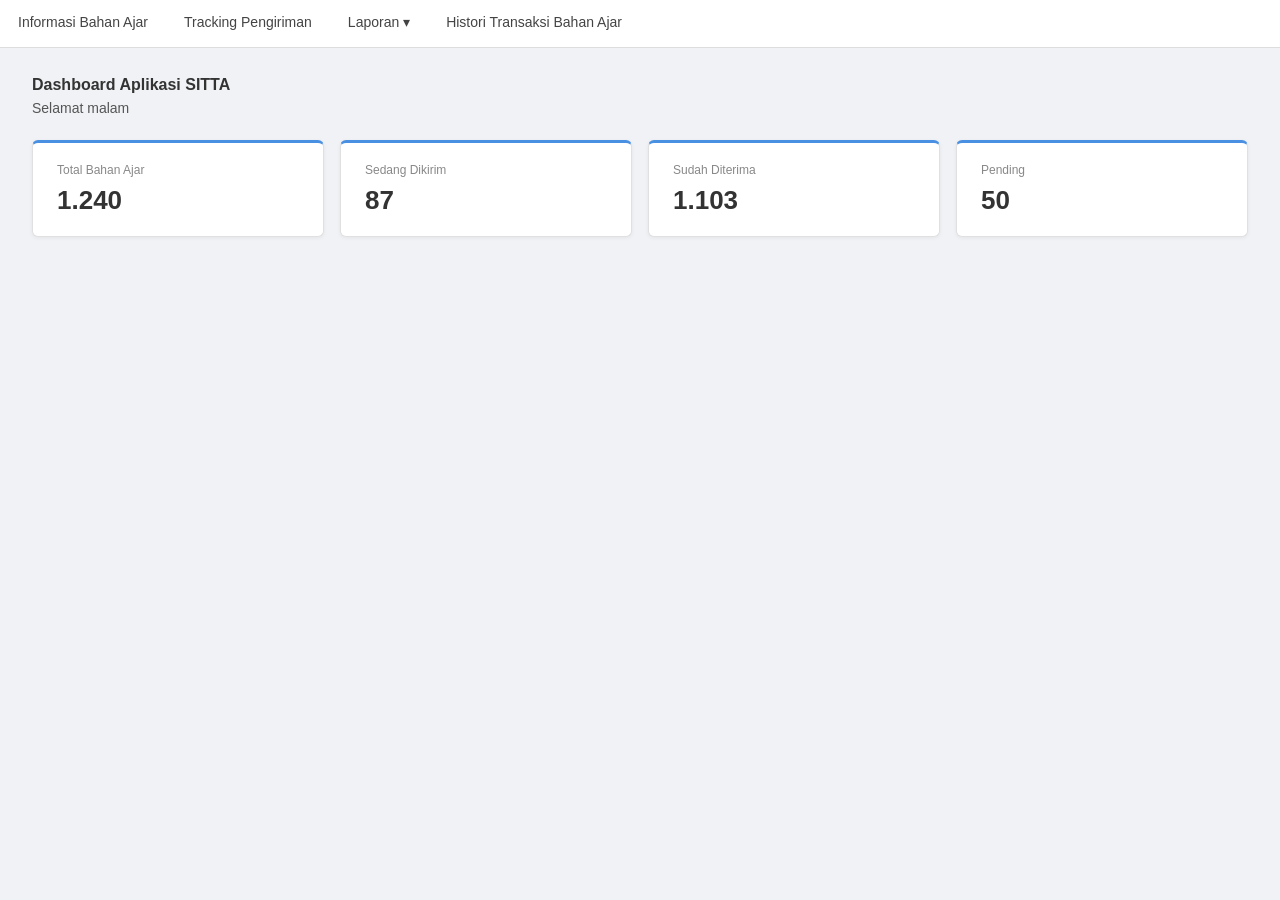
==== dashboardx.html @ 7f464c6b "first" ====
<!DOCTYPE html>
<html lang="id">
<head>
  <meta charset="UTF-8" />
  <meta name="viewport" content="width=device-width, initial-scale=1.0" />
  <title>Dashboard - SITTA</title>
  <style>
    * {
      box-sizing: border-box;
      margin: 0;
      padding: 0;
    }

    body {
      font-family: Arial, sans-serif;
      background-color: #f0f2f5;
      min-height: 100vh;
    }

    /* ── NAVBAR ── */
    .navbar {
      background-color: #fff;
      border-bottom: 1px solid #ddd;
      display: flex;
      align-items: stretch;
    }

    .nav-item {
      position: relative;
    }

    .nav-item > a,
    .nav-item > span {
      display: flex;
      align-items: center;
      gap: 4px;
      padding: 14px 18px;
      color: #444;
      text-decoration: none;
      font-size: 14px;
      cursor: pointer;
      white-space: nowrap;
      transition: background-color 0.2s, color 0.2s;
      border-bottom: 3px solid transparent;
    }

    .nav-item > a:hover,
    .nav-item > span:hover {
      background-color: #f0f6ff;
      color: #4a90e2;
    }

    .nav-item.active > a,
    .nav-item.active > span {
      color: #4a90e2;
      border-bottom: 3px solid #4a90e2;
      background-color: #f0f6ff;
    }

    /* dropdown */
    .dropdown {
      display: none;
      position: absolute;
      top: 100%;
      left: 0;
      background: #fff;
      border: 1px solid #ddd;
      box-shadow: 0 4px 12px rgba(0,0,0,0.08);
      min-width: 240px;
      z-index: 100;
    }

    .nav-item:hover .dropdown {
      display: block;
    }

    .dropdown a {
      display: block;
      padding: 11px 16px;
      font-size: 14px;
      color: #444;
      text-decoration: none;
      border-bottom: 1px solid #f0f0f0;
    }

    .dropdown a:last-child {
      border-bottom: none;
    }

    .dropdown a:hover {
      background-color: #f0f6ff;
      color: #4a90e2;
    }

    /* ── CONTENT ── */
    .content {
      padding: 28px 32px;
    }

    /* ── PAGES ── */
    .page {
      display: none;
    }

    .page.active {
      display: block;
    }

    .page-title {
      font-size: 16px;
      font-weight: bold;
      color: #333;
      margin-bottom: 6px;
    }

    .greeting {
      font-size: 14px;
      color: #555;
    }

    /* Info cards */
    .info-cards {
      display: flex;
      gap: 16px;
      flex-wrap: wrap;
      margin-top: 24px;
    }

    .info-card {
      background: white;
      border-radius: 6px;
      border: 1px solid #e0e0e0;
      box-shadow: 0 1px 4px rgba(0,0,0,0.06);
      padding: 20px 24px;
      flex: 1;
      min-width: 160px;
      border-top: 3px solid #4a90e2;
    }

    .info-card .card-label {
      font-size: 12px;
      color: #888;
      margin-bottom: 8px;
    }

    .info-card .card-value {
      font-size: 26px;
      font-weight: bold;
      color: #333;
    }

    /* Placeholder */
    .placeholder {
      background: white;
      border-radius: 6px;
      border: 1px solid #e0e0e0;
      padding: 60px;
      text-align: center;
      color: #bbb;
      font-size: 14px;
      margin-top: 4px;
    }

    .placeholder p {
      margin-top: 6px;
    }
  </style>
</head>
<body>

  <!-- NAVBAR -->
  <nav class="navbar">

    <div class="nav-item" id="nav-informasi">
      <a href="#" onclick="tampilHalaman('informasi-bahan-ajar', 'nav-informasi'); return false;">
        Informasi Bahan Ajar
      </a>
    </div>

    <div class="nav-item" id="nav-tracking">
      <a href="#" onclick="tampilHalaman('tracking-pengiriman', 'nav-tracking'); return false;">
        Tracking Pengiriman
      </a>
    </div>

    <div class="nav-item" id="nav-laporan">
      <span>Laporan ▾</span>
      <div class="dropdown">
        <a href="#" onclick="tampilHalaman('monitoring-progress', 'nav-laporan'); return false;">
          Monitoring Progress DO Bahan Ajar
        </a>
        <a href="#" onclick="tampilHalaman('rekap-bahan-ajar', 'nav-laporan'); return false;">
          Rekap Bahan Ajar
        </a>
      </div>
    </div>

    <div class="nav-item" id="nav-histori">
      <a href="#" onclick="tampilHalaman('histori-transaksi', 'nav-histori'); return false;">
        Histori Transaksi Bahan Ajar
      </a>
    </div>

  </nav>

  <!-- CONTENT -->
  <div class="content">

    <!-- Dashboard -->
    <div class="page active" id="page-dashboard">
      <div class="page-title">Dashboard Aplikasi SITTA</div>
      <div class="greeting" id="greetingText">Selamat pagi</div>

      <div class="info-cards">
        <div class="info-card">
          <div class="card-label">Total Bahan Ajar</div>
          <div class="card-value">1.240</div>
        </div>
        <div class="info-card">
          <div class="card-label">Sedang Dikirim</div>
          <div class="card-value">87</div>
        </div>
        <div class="info-card">
          <div class="card-label">Sudah Diterima</div>
          <div class="card-value">1.103</div>
        </div>
        <div class="info-card">
          <div class="card-label">Pending</div>
          <div class="card-value">50</div>
        </div>
      </div>
    </div>

    <!-- Informasi Bahan Ajar -->
    <div class="page" id="page-informasi-bahan-ajar">
      <div class="page-title">Informasi Bahan Ajar</div>
      <div class="placeholder">
        <p>Konten halaman ini belum tersedia.</p>
      </div>
    </div>

    <!-- Tracking Pengiriman -->
    <div class="page" id="page-tracking-pengiriman">
      <div class="page-title">Tracking Pengiriman</div>
      <div class="placeholder">
        <p>Konten halaman ini belum tersedia.</p>
      </div>
    </div>

    <!-- Monitoring Progress -->
    <div class="page" id="page-monitoring-progress">
      <div class="page-title">Monitoring Progress DO Bahan Ajar</div>
      <div class="placeholder">
        <p>Konten halaman ini belum tersedia.</p>
      </div>
    </div>

    <!-- Rekap Bahan Ajar -->
    <div class="page" id="page-rekap-bahan-ajar">
      <div class="page-title">Rekap Bahan Ajar</div>
      <div class="placeholder">
        <p>Konten halaman ini belum tersedia.</p>
      </div>
    </div>

    <!-- Histori Transaksi -->
    <div class="page" id="page-histori-transaksi">
      <div class="page-title">Histori Transaksi Bahan Ajar</div>
      <div class="placeholder">
        <p>Konten halaman ini belum tersedia.</p>
      </div>
    </div>

  </div>

  <script>
    // Sapaan sesuai jam
    function setSapaan() {
      var jam = new Date().getHours();
      var sapaan;

      if (jam >= 5 && jam < 12) {
        sapaan = 'Selamat pagi';
      } else if (jam >= 12 && jam < 15) {
        sapaan = 'Selamat siang';
      } else if (jam >= 15 && jam < 19) {
        sapaan = 'Selamat sore';
      } else {
        sapaan = 'Selamat malam';
      }

      document.getElementById('greetingText').textContent = sapaan;
    }

    setSapaan();

    function tampilHalaman(id, navId) {
      // sembunyikan semua page
      var pages = document.querySelectorAll('.page');
      for (var i = 0; i < pages.length; i++) {
        pages[i].classList.remove('active');
      }

      // tampilkan page yang dipilih
      var target = document.getElementById('page-' + id);
      if (target) {
        target.classList.add('active');
      }

      // reset semua nav active
      var navItems = document.querySelectorAll('.nav-item');
      for (var j = 0; j < navItems.length; j++) {
        navItems[j].classList.remove('active');
      }

      // aktifkan nav yang sesuai
      var activeNav = document.getElementById(navId);
      if (activeNav) {
        activeNav.classList.add('active');
      }
    }
  </script>

</body>
</html>
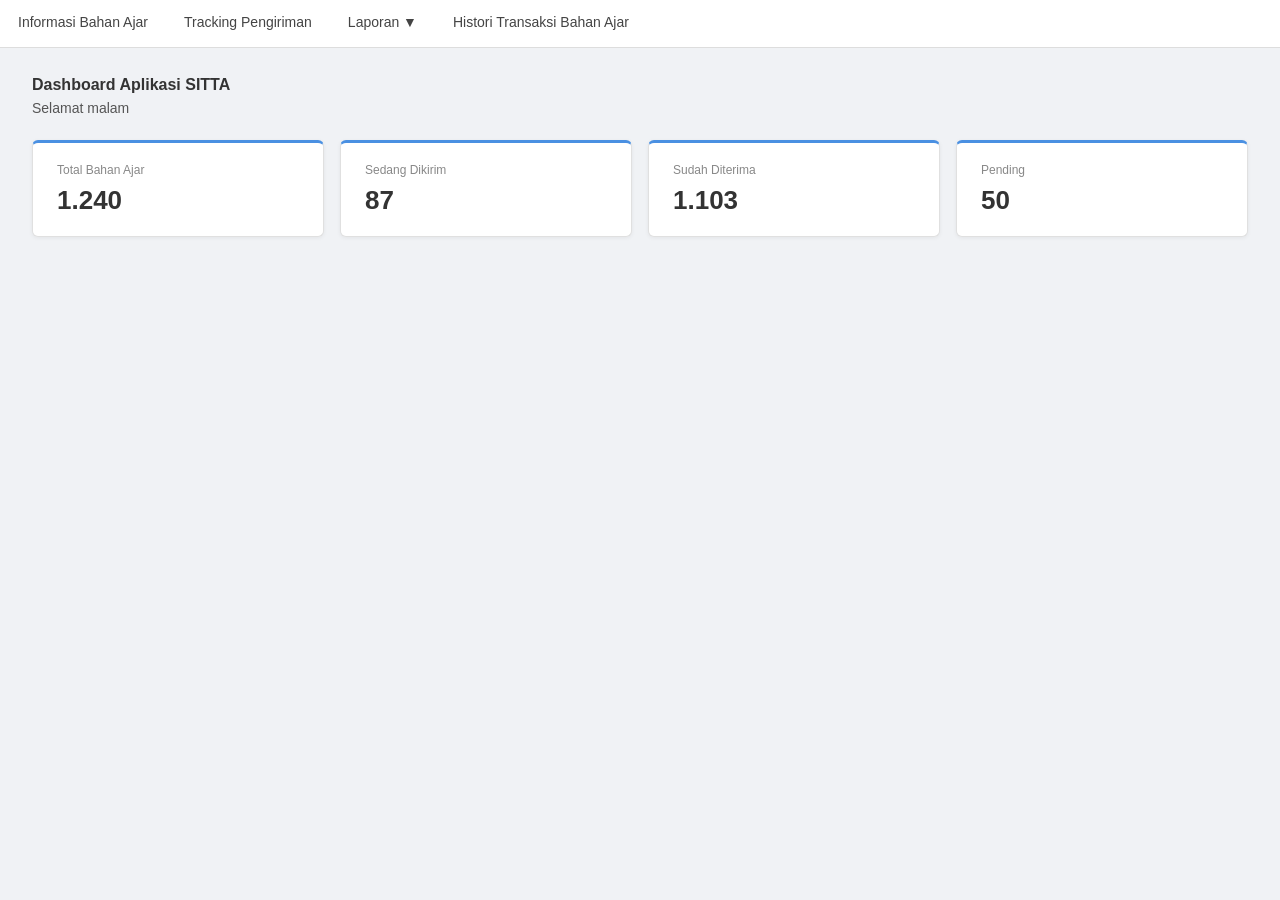
==== commit 3f4cc939: "tacking wip" ====
--- a/dashboardx.html
+++ b/dashboardx.html
@@ -5,11 +5,7 @@
   <meta name="viewport" content="width=device-width, initial-scale=1.0" />
   <title>Dashboard - SITTA</title>
   <style>
-    * {
-      box-sizing: border-box;
-      margin: 0;
-      padding: 0;
-    }
+    * { box-sizing: border-box; margin: 0; padding: 0; }
 
     body {
       font-family: Arial, sans-serif;
@@ -17,7 +13,7 @@
       min-height: 100vh;
     }
 
-    /* ── NAVBAR ── */
+    /* NAVBAR */
     .navbar {
       background-color: #fff;
       border-bottom: 1px solid #ddd;
@@ -25,9 +21,7 @@
       align-items: stretch;
     }
 
-    .nav-item {
-      position: relative;
-    }
+    .nav-item { position: relative; }
 
     .nav-item > a,
     .nav-item > span {
@@ -57,7 +51,6 @@
       background-color: #f0f6ff;
     }
 
-    /* dropdown */
     .dropdown {
       display: none;
       position: absolute;
@@ -70,9 +63,7 @@
       z-index: 100;
     }
 
-    .nav-item:hover .dropdown {
-      display: block;
-    }
+    .nav-item:hover .dropdown { display: block; }
 
     .dropdown a {
       display: block;
@@ -83,28 +74,18 @@
       border-bottom: 1px solid #f0f0f0;
     }
 
-    .dropdown a:last-child {
-      border-bottom: none;
-    }
+    .dropdown a:last-child { border-bottom: none; }
 
     .dropdown a:hover {
       background-color: #f0f6ff;
       color: #4a90e2;
     }
 
-    /* ── CONTENT ── */
-    .content {
-      padding: 28px 32px;
-    }
-
-    /* ── PAGES ── */
-    .page {
-      display: none;
-    }
-
-    .page.active {
-      display: block;
-    }
+    /* CONTENT */
+    .content { padding: 28px 32px; }
+
+    .page { display: none; }
+    .page.active { display: block; }
 
     .page-title {
       font-size: 16px;
@@ -113,12 +94,9 @@
       margin-bottom: 6px;
     }
 
-    .greeting {
-      font-size: 14px;
-      color: #555;
-    }
-
-    /* Info cards */
+    .greeting { font-size: 14px; color: #555; }
+
+    /* Info cards - dashboard */
     .info-cards {
       display: flex;
       gap: 16px;
@@ -137,17 +115,8 @@
       border-top: 3px solid #4a90e2;
     }
 
-    .info-card .card-label {
-      font-size: 12px;
-      color: #888;
-      margin-bottom: 8px;
-    }
-
-    .info-card .card-value {
-      font-size: 26px;
-      font-weight: bold;
-      color: #333;
-    }
+    .info-card .card-label { font-size: 12px; color: #888; margin-bottom: 8px; }
+    .info-card .card-value { font-size: 26px; font-weight: bold; color: #333; }
 
     /* Placeholder */
     .placeholder {
@@ -161,46 +130,172 @@
       margin-top: 4px;
     }
 
-    .placeholder p {
-      margin-top: 6px;
-    }
+    /* TRACKING */
+    .tracking-form {
+      background: white;
+      border: 1px solid #e0e0e0;
+      border-radius: 6px;
+      padding: 24px;
+      margin-bottom: 20px;
+    }
+
+    .tracking-form .form-row {
+      display: flex;
+      align-items: center;
+      gap: 12px;
+      margin-bottom: 10px;
+    }
+
+    .tracking-form label {
+      font-size: 14px;
+      color: #555;
+      white-space: nowrap;
+      min-width: 110px;
+    }
+
+    .tracking-form input[type="text"] {
+      flex: 1;
+      padding: 8px 12px;
+      border: 1px solid #ccc;
+      border-radius: 4px;
+      font-size: 14px;
+      outline: none;
+      transition: border-color 0.2s;
+    }
+
+    .tracking-form input[type="text"]:focus { border-color: #4a90e2; }
+
+    .tracking-form .btn-row { display: flex; justify-content: flex-end; }
+
+    .btn-lacak {
+      background-color: #4a90e2;
+      color: white;
+      border: none;
+      border-radius: 4px;
+      padding: 9px 28px;
+      font-size: 14px;
+      cursor: pointer;
+      transition: background-color 0.2s;
+    }
+
+    .btn-lacak:hover { background-color: #357abd; }
+
+    .error-lacak {
+      font-size: 12px;
+      color: red;
+      display: none;
+      margin-bottom: 10px;
+    }
+
+    /* Paket info card */
+    .paket-info {
+      display: none;
+      background-color: #4a90e2;
+      border-radius: 6px;
+      padding: 20px 24px;
+      color: white;
+      margin-bottom: 20px;
+    }
+
+    .paket-info.show { display: block; }
+
+    .paket-top {
+      display: flex;
+      justify-content: space-between;
+      align-items: flex-start;
+      margin-bottom: 10px;
+    }
+
+    .paket-nama { font-size: 15px; font-weight: bold; }
+    .paket-no { font-size: 13px; margin-top: 3px; opacity: 0.9; }
+    .paket-tgl { font-size: 12px; text-align: right; opacity: 0.85; line-height: 1.6; }
+    .paket-rute { font-size: 12px; opacity: 0.9; text-transform: uppercase; margin-top: 6px; }
+    .paket-alamat { font-size: 12px; opacity: 0.8; text-transform: uppercase; margin-top: 3px; }
+
+    /* Timeline */
+    .timeline-section {
+      display: none;
+      background: white;
+      border: 1px solid #e0e0e0;
+      border-radius: 6px;
+      padding: 24px;
+    }
+
+    .timeline-section.show { display: block; }
+    .timeline-section h4 { font-size: 14px; font-weight: bold; color: #333; margin-bottom: 20px; }
+
+    .timeline { position: relative; padding-left: 28px; }
+
+    .timeline::before {
+      content: '';
+      position: absolute;
+      left: 7px;
+      top: 8px;
+      bottom: 8px;
+      width: 2px;
+      background-color: #e0e0e0;
+    }
+
+    .timeline-item {
+      position: relative;
+      margin-bottom: 22px;
+      display: flex;
+      justify-content: space-between;
+      align-items: flex-start;
+      gap: 12px;
+    }
+
+    .timeline-item:last-child { margin-bottom: 0; }
+
+    .timeline-dot {
+      position: absolute;
+      left: -23px;
+      top: 3px;
+      width: 14px;
+      height: 14px;
+      border-radius: 50%;
+      background-color: #ccc;
+      border: 2px solid #fff;
+      box-shadow: 0 0 0 2px #ccc;
+    }
+
+    .timeline-item.selesai .timeline-dot {
+      background-color: #4a90e2;
+      box-shadow: 0 0 0 2px #4a90e2;
+    }
+
+    .timeline-item.proses .timeline-dot {
+      background-color: #f0ad4e;
+      box-shadow: 0 0 0 2px #f0ad4e;
+    }
+
+    .timeline-keterangan { flex: 1; }
+    .timeline-keterangan .status { font-size: 13px; color: #333; font-weight: bold; }
+    .timeline-keterangan .sub { font-size: 12px; color: #888; margin-top: 2px; }
+
+    .timeline-waktu { font-size: 12px; color: #888; white-space: nowrap; text-align: right; }
   </style>
 </head>
 <body>
 
   <!-- NAVBAR -->
   <nav class="navbar">
-
     <div class="nav-item" id="nav-informasi">
-      <a href="#" onclick="tampilHalaman('informasi-bahan-ajar', 'nav-informasi'); return false;">
-        Informasi Bahan Ajar
-      </a>
-    </div>
-
+      <a href="#" onclick="tampilHalaman('informasi-bahan-ajar','nav-informasi');return false;">Informasi Bahan Ajar</a>
+    </div>
     <div class="nav-item" id="nav-tracking">
-      <a href="#" onclick="tampilHalaman('tracking-pengiriman', 'nav-tracking'); return false;">
-        Tracking Pengiriman
-      </a>
-    </div>
-
+      <a href="#" onclick="tampilHalaman('tracking-pengiriman','nav-tracking');return false;">Tracking Pengiriman</a>
+    </div>
     <div class="nav-item" id="nav-laporan">
-      <span>Laporan ▾</span>
+      <span>Laporan &#9660;</span>
       <div class="dropdown">
-        <a href="#" onclick="tampilHalaman('monitoring-progress', 'nav-laporan'); return false;">
-          Monitoring Progress DO Bahan Ajar
-        </a>
-        <a href="#" onclick="tampilHalaman('rekap-bahan-ajar', 'nav-laporan'); return false;">
-          Rekap Bahan Ajar
-        </a>
+        <a href="#" onclick="tampilHalaman('monitoring-progress','nav-laporan');return false;">Monitoring Progress DO Bahan Ajar</a>
+        <a href="#" onclick="tampilHalaman('rekap-bahan-ajar','nav-laporan');return false;">Rekap Bahan Ajar</a>
       </div>
     </div>
-
     <div class="nav-item" id="nav-histori">
-      <a href="#" onclick="tampilHalaman('histori-transaksi', 'nav-histori'); return false;">
-        Histori Transaksi Bahan Ajar
-      </a>
-    </div>
-
+      <a href="#" onclick="tampilHalaman('histori-transaksi','nav-histori');return false;">Histori Transaksi Bahan Ajar</a>
+    </div>
   </nav>
 
   <!-- CONTENT -->
@@ -210,7 +305,6 @@
     <div class="page active" id="page-dashboard">
       <div class="page-title">Dashboard Aplikasi SITTA</div>
       <div class="greeting" id="greetingText">Selamat pagi</div>
-
       <div class="info-cards">
         <div class="info-card">
           <div class="card-label">Total Bahan Ajar</div>
@@ -234,41 +328,59 @@
     <!-- Informasi Bahan Ajar -->
     <div class="page" id="page-informasi-bahan-ajar">
       <div class="page-title">Informasi Bahan Ajar</div>
-      <div class="placeholder">
-        <p>Konten halaman ini belum tersedia.</p>
-      </div>
+      <div class="placeholder"><p>Konten halaman ini belum tersedia.</p></div>
     </div>
 
     <!-- Tracking Pengiriman -->
     <div class="page" id="page-tracking-pengiriman">
       <div class="page-title">Tracking Pengiriman</div>
-      <div class="placeholder">
-        <p>Konten halaman ini belum tersedia.</p>
+      <br>
+
+      <div class="tracking-form">
+        <div class="form-row">
+          <label for="noDO">No. DO/Billing</label>
+          <input type="text" id="noDO" placeholder="Masukkan nomor DO atau Billing" />
+        </div>
+        <div class="error-lacak" id="errorNoDO">Nomor DO/Billing tidak boleh kosong</div>
+        <div class="btn-row">
+          <button class="btn-lacak" onclick="lacakPaket()">Lacak</button>
+        </div>
+      </div>
+
+      <div class="paket-info" id="paketInfo">
+        <div class="paket-top">
+          <div>
+            <div class="paket-nama" id="infNama"></div>
+            <div class="paket-no" id="infNo"></div>
+          </div>
+          <div class="paket-tgl" id="infTgl"></div>
+        </div>
+        <div class="paket-rute" id="infRute"></div>
+        <div class="paket-alamat" id="infAlamat"></div>
+      </div>
+
+      <div class="timeline-section" id="timelineSection">
+        <h4>Perjalanan Paket</h4>
+        <div class="timeline" id="timelineList"></div>
       </div>
     </div>
 
     <!-- Monitoring Progress -->
     <div class="page" id="page-monitoring-progress">
       <div class="page-title">Monitoring Progress DO Bahan Ajar</div>
-      <div class="placeholder">
-        <p>Konten halaman ini belum tersedia.</p>
-      </div>
+      <div class="placeholder"><p>Konten halaman ini belum tersedia.</p></div>
     </div>
 
     <!-- Rekap Bahan Ajar -->
     <div class="page" id="page-rekap-bahan-ajar">
       <div class="page-title">Rekap Bahan Ajar</div>
-      <div class="placeholder">
-        <p>Konten halaman ini belum tersedia.</p>
-      </div>
+      <div class="placeholder"><p>Konten halaman ini belum tersedia.</p></div>
     </div>
 
     <!-- Histori Transaksi -->
     <div class="page" id="page-histori-transaksi">
       <div class="page-title">Histori Transaksi Bahan Ajar</div>
-      <div class="placeholder">
-        <p>Konten halaman ini belum tersedia.</p>
-      </div>
+      <div class="placeholder"><p>Konten halaman ini belum tersedia.</p></div>
     </div>
 
   </div>
@@ -278,47 +390,112 @@
     function setSapaan() {
       var jam = new Date().getHours();
       var sapaan;
-
-      if (jam >= 5 && jam < 12) {
-        sapaan = 'Selamat pagi';
-      } else if (jam >= 12 && jam < 15) {
-        sapaan = 'Selamat siang';
-      } else if (jam >= 15 && jam < 19) {
-        sapaan = 'Selamat sore';
-      } else {
-        sapaan = 'Selamat malam';
+      if (jam >= 5 && jam < 12) { sapaan = 'Selamat pagi'; }
+      else if (jam >= 12 && jam < 15) { sapaan = 'Selamat siang'; }
+      else if (jam >= 15 && jam < 19) { sapaan = 'Selamat sore'; }
+      else { sapaan = 'Selamat malam'; }
+      document.getElementById('greetingText').textContent = sapaan;
+    }
+
+    setSapaan();
+
+    function tampilHalaman(id, navId) {
+      var pages = document.querySelectorAll('.page');
+      for (var i = 0; i < pages.length; i++) { pages[i].classList.remove('active'); }
+      var target = document.getElementById('page-' + id);
+      if (target) { target.classList.add('active'); }
+      var navItems = document.querySelectorAll('.nav-item');
+      for (var j = 0; j < navItems.length; j++) { navItems[j].classList.remove('active'); }
+      var activeNav = document.getElementById(navId);
+      if (activeNav) { activeNav.classList.add('active'); }
+    }
+
+    // Data dummy tracking
+    var dataPaket = {
+      'DO-2021-001': {
+        nama: 'BUDI SANTOSO',
+        no: '18503984974',
+        tgl: '2021-03-10\n15:56:02',
+        rute: 'TANGERANG SELATAN  -->  MAKASSAR',
+        alamat: 'JL. URIP SUMOHARJO NO.5 KELURAHAN KARUWISI',
+        timeline: [
+          { status: 'Selesai antar di MAKASSAR', sub: 'Diterima oleh Budi', waktu: '2021-03-20  13:34:59', tipe: 'selesai' },
+          { status: 'Proses antar di MAKASSAR', sub: '', waktu: '2021-03-20  09:05:06', tipe: 'proses' },
+          { status: 'Diteruskan ke Kantor Antaran MAKASSAR', sub: '', waktu: '2021-03-20  09:05:00', tipe: 'proses' },
+          { status: 'Tiba di Hub SPP MAKASSAR', sub: '', waktu: '2021-03-19  22:05:42', tipe: '' },
+          { status: 'Diteruskan ke Hub SPP MAKASSAR', sub: '', waktu: '2021-03-19  23:05:36', tipe: '' },
+          { status: 'Diteruskan ke Kantor Antaran Lubukpakam', sub: '', waktu: '2021-03-18  14:08:11', tipe: '' }
+        ]
+      },
+      'DO-2021-002': {
+        nama: 'SITI RAHMA',
+        no: '28601234567',
+        tgl: '2021-04-05\n08:30:00',
+        rute: 'JAKARTA  -->  SURABAYA',
+        alamat: 'JL. RAYA DARMO NO.23 KELURAHAN DARMO',
+        timeline: [
+          { status: 'Selesai antar di SURABAYA', sub: 'Diterima oleh Siti', waktu: '2021-04-10  14:20:00', tipe: 'selesai' },
+          { status: 'Proses antar di SURABAYA', sub: '', waktu: '2021-04-10  08:00:00', tipe: 'proses' },
+          { status: 'Tiba di Hub SURABAYA', sub: '', waktu: '2021-04-09  20:15:00', tipe: '' },
+          { status: 'Berangkat dari Hub JAKARTA', sub: '', waktu: '2021-04-08  18:00:00', tipe: '' }
+        ]
       }
-
-      document.getElementById('greetingText').textContent = sapaan;
-    }
-
-    setSapaan();
-
-    function tampilHalaman(id, navId) {
-      // sembunyikan semua page
-      var pages = document.querySelectorAll('.page');
-      for (var i = 0; i < pages.length; i++) {
-        pages[i].classList.remove('active');
+    };
+
+    function lacakPaket() {
+      var noDO = document.getElementById('noDO').value.trim();
+      var errorEl = document.getElementById('errorNoDO');
+
+      if (noDO == '') {
+        errorEl.style.display = 'block';
+        document.getElementById('paketInfo').classList.remove('show');
+        document.getElementById('timelineSection').classList.remove('show');
+        return;
       }
 
-      // tampilkan page yang dipilih
-      var target = document.getElementById('page-' + id);
-      if (target) {
-        target.classList.add('active');
+      errorEl.style.display = 'none';
+
+      var paket = dataPaket[noDO];
+
+      if (!paket) {
+        alert('Nomor DO/Billing tidak ditemukan. Coba: DO-2021-001 atau DO-2021-002');
+        document.getElementById('paketInfo').classList.remove('show');
+        document.getElementById('timelineSection').classList.remove('show');
+        return;
       }
 
-      // reset semua nav active
-      var navItems = document.querySelectorAll('.nav-item');
-      for (var j = 0; j < navItems.length; j++) {
-        navItems[j].classList.remove('active');
+      // isi info paket
+      document.getElementById('infNama').textContent = paket.nama;
+      document.getElementById('infNo').textContent = paket.no;
+      document.getElementById('infTgl').innerHTML = paket.tgl.replace('\n', '<br>');
+      document.getElementById('infRute').textContent = paket.rute;
+      document.getElementById('infAlamat').textContent = paket.alamat;
+      document.getElementById('paketInfo').classList.add('show');
+
+      // isi timeline
+      var html = '';
+      for (var i = 0; i < paket.timeline.length; i++) {
+        var item = paket.timeline[i];
+        html += '<div class="timeline-item ' + item.tipe + '">';
+        html += '<div class="timeline-dot"></div>';
+        html += '<div class="timeline-keterangan">';
+        html += '<div class="status">' + item.status + '</div>';
+        if (item.sub) {
+          html += '<div class="sub">' + item.sub + '</div>';
+        }
+        html += '</div>';
+        html += '<div class="timeline-waktu">' + item.waktu + '</div>';
+        html += '</div>';
       }
 
-      // aktifkan nav yang sesuai
-      var activeNav = document.getElementById(navId);
-      if (activeNav) {
-        activeNav.classList.add('active');
-      }
-    }
+      document.getElementById('timelineList').innerHTML = html;
+      document.getElementById('timelineSection').classList.add('show');
+    }
+
+    // Enter key pada input lacak
+    document.getElementById('noDO').addEventListener('keydown', function(e) {
+      if (e.key === 'Enter') { lacakPaket(); }
+    });
   </script>
 
 </body>
